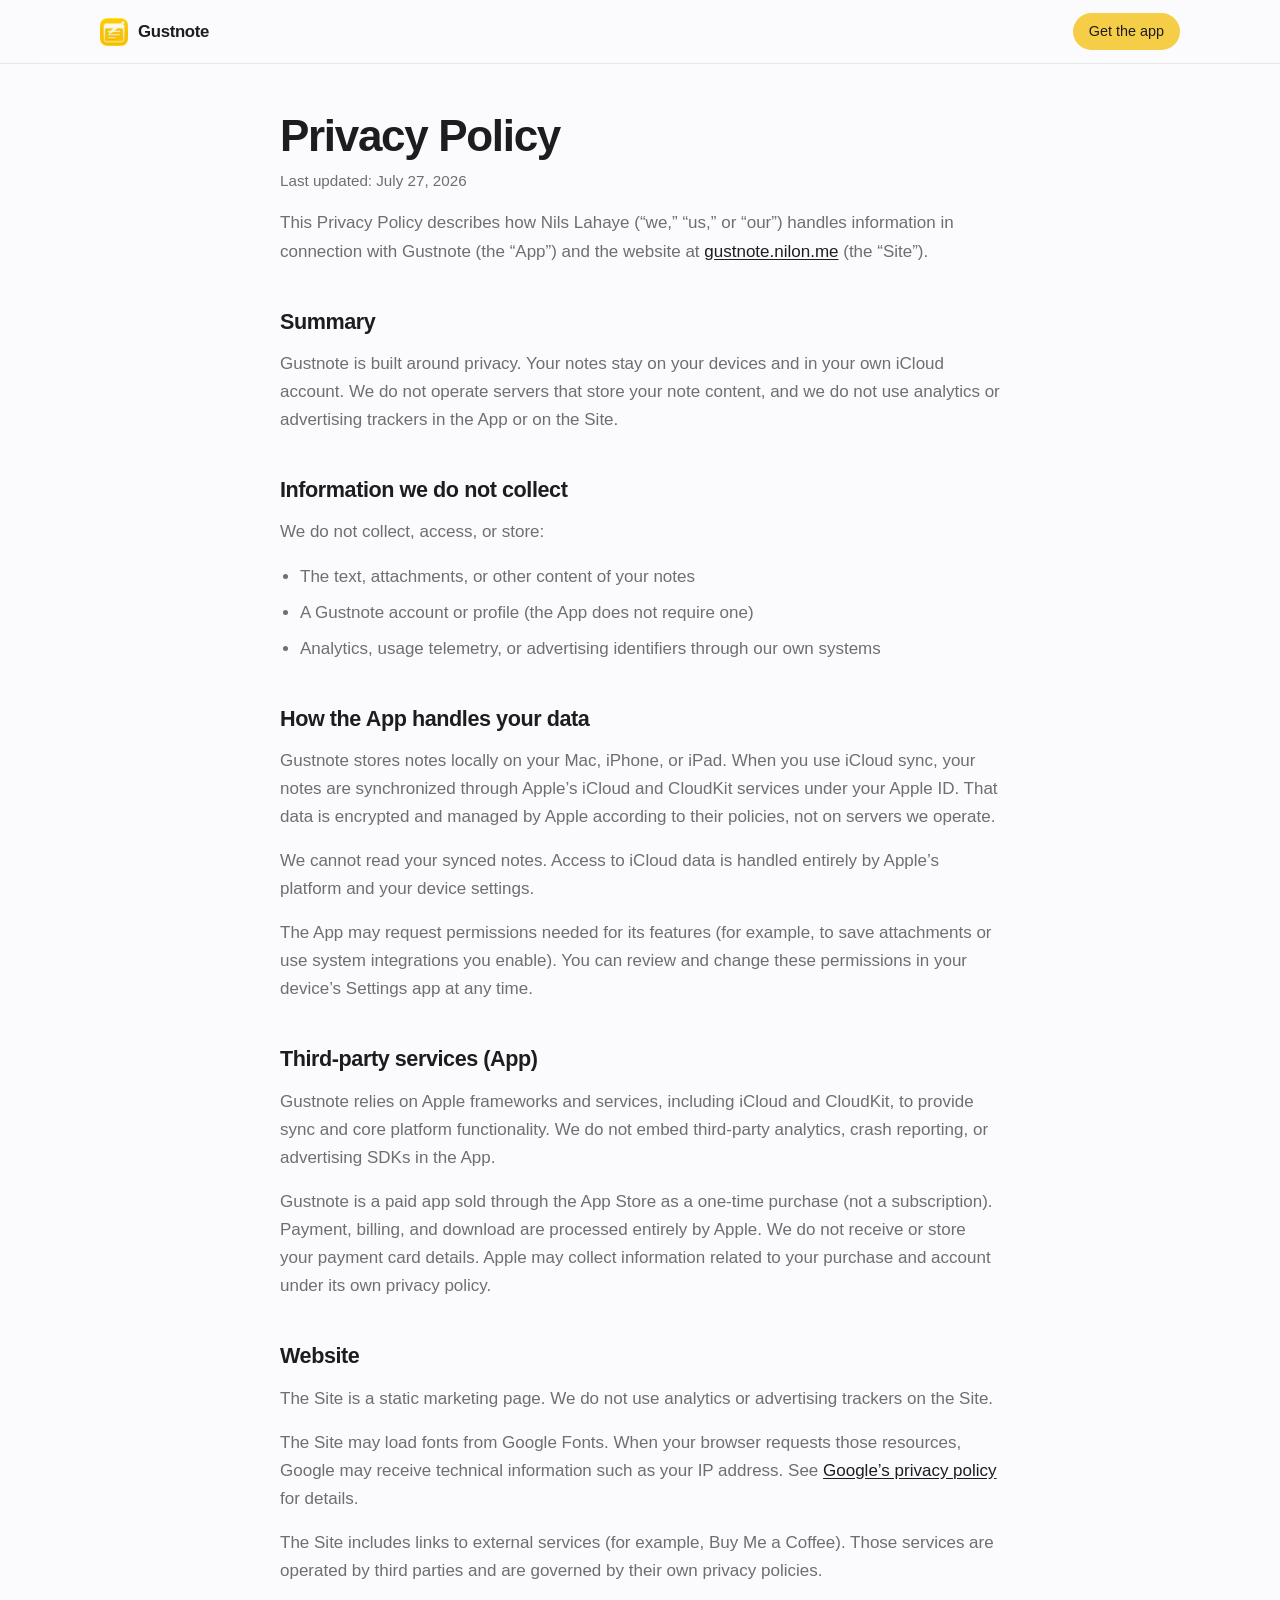
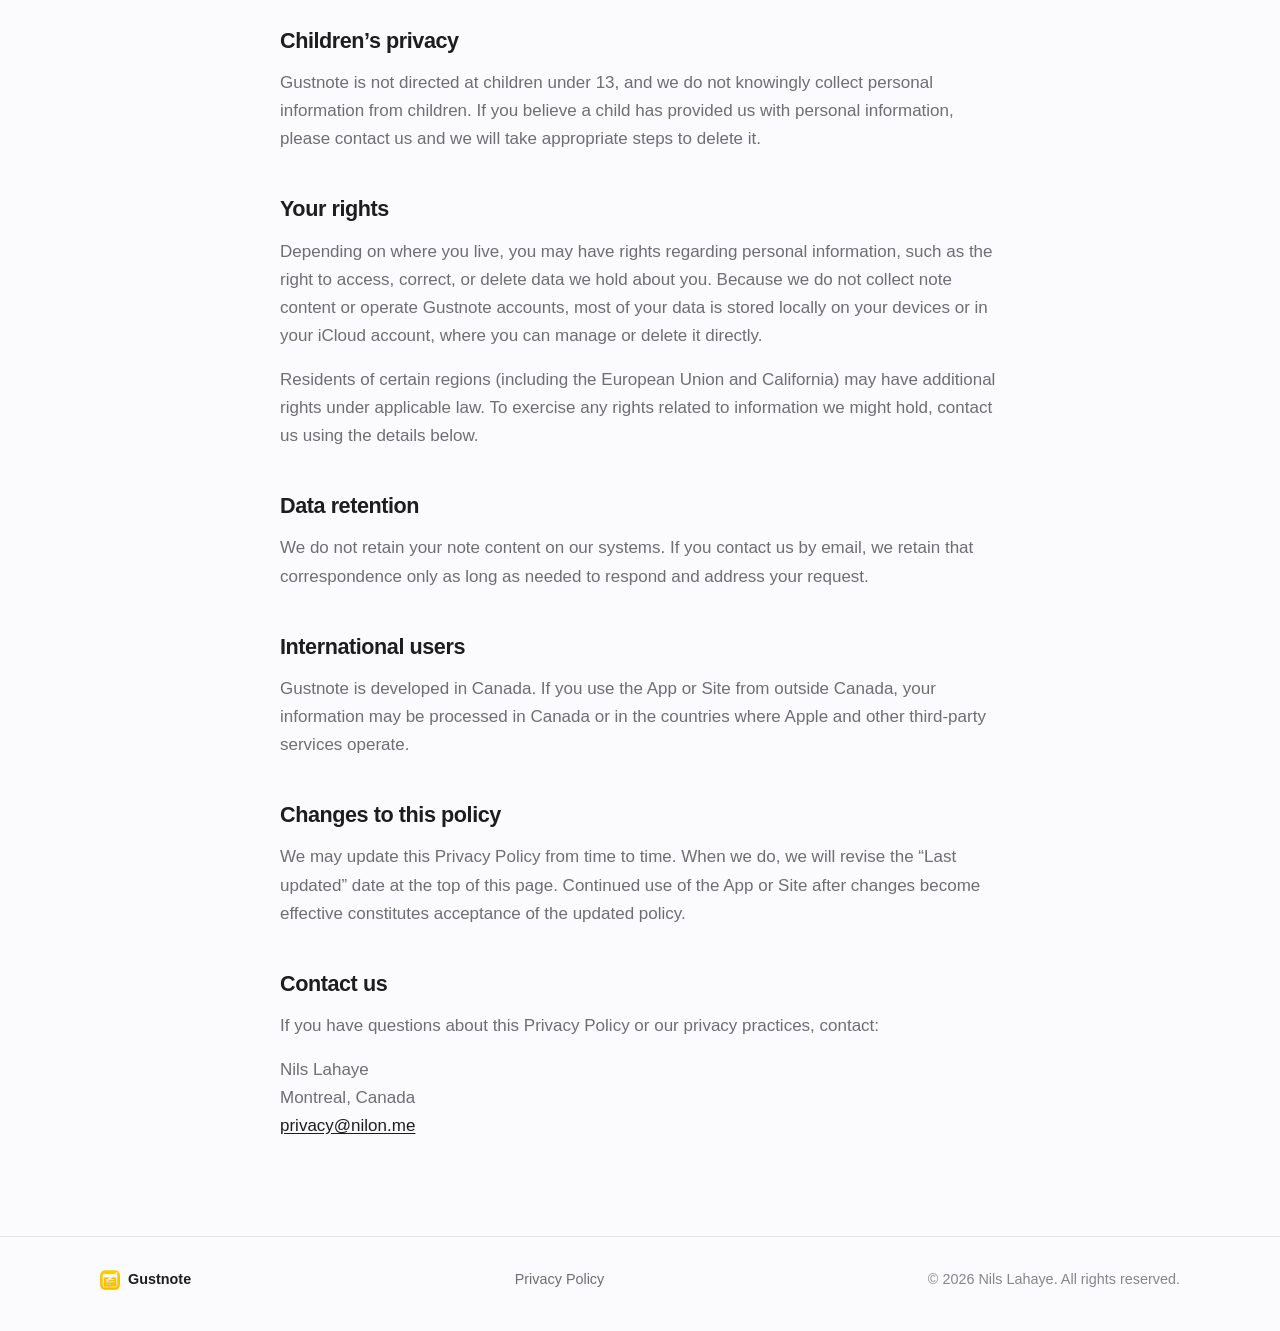
==== privacy/index.html @ d802ab16 "Add Gustnote marketing site for GitHub Pages. Static landing page with app screenshots, privacy poli" ====
<!DOCTYPE html>
<html lang="en">
<head>
  <meta charset="UTF-8">
  <meta name="viewport" content="width=device-width, initial-scale=1.0">
  <meta name="description" content="Privacy policy for Gustnote and gustnote.nilon.me.">
  <meta name="theme-color" content="#fbfbfd" media="(prefers-color-scheme: light)">
  <meta name="theme-color" content="#000000" media="(prefers-color-scheme: dark)">
  <title>Privacy Policy — Gustnote</title>
  <link rel="icon" href="../assets/favicon.png" type="image/png">
  <link rel="apple-touch-icon" href="../assets/apple-touch-icon.png">
  <link rel="stylesheet" href="../css/style.css">
</head>
<body>
  <header class="site-header">
    <div class="container header-inner">
      <a class="brand" href="../">
        <img src="../assets/icon-32.png" alt="" width="28" height="28" class="app-icon">
        <span>Gustnote</span>
      </a>
      <a class="header-cta" href="../#download">Get the app</a>
    </div>
  </header>

  <main class="legal-page">
    <div class="container legal-content">
      <h1>Privacy Policy</h1>
      <p class="legal-meta">Last updated: July 27, 2026</p>

      <p>
        This Privacy Policy describes how Nils Lahaye (“we,” “us,” or “our”) handles information
        in connection with Gustnote (the “App”) and the website at
        <a href="https://gustnote.nilon.me">gustnote.nilon.me</a> (the “Site”).
      </p>

      <h2>Summary</h2>
      <p>
        Gustnote is built around privacy. Your notes stay on your devices and in your own iCloud
        account. We do not operate servers that store your note content, and we do not use
        analytics or advertising trackers in the App or on the Site.
      </p>

      <h2>Information we do not collect</h2>
      <p>We do not collect, access, or store:</p>
      <ul>
        <li>The text, attachments, or other content of your notes</li>
        <li>A Gustnote account or profile (the App does not require one)</li>
        <li>Analytics, usage telemetry, or advertising identifiers through our own systems</li>
      </ul>

      <h2>How the App handles your data</h2>
      <p>
        Gustnote stores notes locally on your Mac, iPhone, or iPad. When you use iCloud sync,
        your notes are synchronized through Apple’s iCloud and CloudKit services under your Apple
        ID. That data is encrypted and managed by Apple according to their policies, not on
        servers we operate.
      </p>
      <p>
        We cannot read your synced notes. Access to iCloud data is handled entirely by Apple’s
        platform and your device settings.
      </p>
      <p>
        The App may request permissions needed for its features (for example, to save attachments
        or use system integrations you enable). You can review and change these permissions in
        your device’s Settings app at any time.
      </p>

      <h2>Third-party services (App)</h2>
      <p>
        Gustnote relies on Apple frameworks and services, including iCloud and CloudKit, to provide
        sync and core platform functionality. We do not embed third-party analytics, crash
        reporting, or advertising SDKs in the App.
      </p>
      <p>
        Gustnote is a paid app sold through the App Store as a one-time purchase (not a
        subscription). Payment, billing, and download are processed entirely by Apple. We do not
        receive or store your payment card details. Apple may collect information related to your
        purchase and account under its own privacy policy.
      </p>

      <h2>Website</h2>
      <p>
        The Site is a static marketing page. We do not use analytics or advertising trackers on
        the Site.
      </p>
      <p>
        The Site may load fonts from Google Fonts. When your browser requests those resources,
        Google may receive technical information such as your IP address. See
        <a href="https://policies.google.com/privacy" target="_blank" rel="noopener noreferrer">Google’s privacy policy</a>
        for details.
      </p>
      <p>
        The Site includes links to external services (for example, Buy Me a Coffee). Those
        services are operated by third parties and are governed by their own privacy policies.
      </p>

      <h2>Children’s privacy</h2>
      <p>
        Gustnote is not directed at children under 13, and we do not knowingly collect personal
        information from children. If you believe a child has provided us with personal information,
        please contact us and we will take appropriate steps to delete it.
      </p>

      <h2>Your rights</h2>
      <p>
        Depending on where you live, you may have rights regarding personal information, such as
        the right to access, correct, or delete data we hold about you. Because we do not collect
        note content or operate Gustnote accounts, most of your data is stored locally on your
        devices or in your iCloud account, where you can manage or delete it directly.
      </p>
      <p>
        Residents of certain regions (including the European Union and California) may have
        additional rights under applicable law. To exercise any rights related to information we
        might hold, contact us using the details below.
      </p>

      <h2>Data retention</h2>
      <p>
        We do not retain your note content on our systems. If you contact us by email, we retain
        that correspondence only as long as needed to respond and address your request.
      </p>

      <h2>International users</h2>
      <p>
        Gustnote is developed in Canada. If you use the App or Site from outside Canada, your
        information may be processed in Canada or in the countries where Apple and other
        third-party services operate.
      </p>

      <h2>Changes to this policy</h2>
      <p>
        We may update this Privacy Policy from time to time. When we do, we will revise the
        “Last updated” date at the top of this page. Continued use of the App or Site after
        changes become effective constitutes acceptance of the updated policy.
      </p>

      <h2>Contact us</h2>
      <p>
        If you have questions about this Privacy Policy or our privacy practices, contact:
      </p>
      <p>
        Nils Lahaye<br>
        Montreal, Canada<br>
        <a href="mailto:privacy@nilon.me">privacy@nilon.me</a>
      </p>
    </div>
  </main>

  <footer class="site-footer">
    <div class="container footer-inner">
      <span class="brand-footer">
        <img src="../assets/icon-32.png" alt="" width="20" height="20" class="app-icon">
        Gustnote
      </span>
      <nav class="footer-nav" aria-label="Footer">
        <a href="../privacy/">Privacy Policy</a>
      </nav>
      <p>&copy; <span id="year"></span> Nils Lahaye. All rights reserved.</p>
    </div>
  </footer>

  <script>
    document.getElementById('year').textContent = new Date().getFullYear();
  </script>
</body>
</html>
---- css/style.css ----
:root {
  --brand: #f6cd46;
  --brand-dark: #e0b82e;
  --brand-soft: rgba(246, 205, 70, 0.18);
  --text: #1d1d1f;
  --text-secondary: #6e6e73;
  --text-tertiary: #86868b;
  --bg: #fbfbfd;
  --surface: #ffffff;
  --border: rgba(0, 0, 0, 0.08);
  --shadow: 0 24px 80px rgba(0, 0, 0, 0.12);
  --radius: 16px;
  --radius-sm: 10px;
  --max-width: 1080px;
  --header-height: 64px;
}

@media (prefers-color-scheme: dark) {
  :root {
    --text: #f5f5f7;
    --text-secondary: #a1a1a6;
    --text-tertiary: #86868b;
    --bg: #000000;
    --surface: #161617;
    --border: rgba(255, 255, 255, 0.1);
    --shadow: 0 24px 80px rgba(0, 0, 0, 0.45);
    --brand-soft: rgba(246, 205, 70, 0.12);
  }
}

*,
*::before,
*::after {
  box-sizing: border-box;
}

html {
  scroll-behavior: smooth;
  color-scheme: light dark;
}

body {
  margin: 0;
  font-family: -apple-system, BlinkMacSystemFont, "SF Pro Text", "Segoe UI", Roboto, Helvetica, Arial, sans-serif;
  font-size: 17px;
  line-height: 1.5;
  color: var(--text);
  background: var(--bg);
  -webkit-font-smoothing: antialiased;
}

img {
  display: block;
}

a {
  color: inherit;
  text-decoration: none;
}

.container {
  width: min(100% - 40px, var(--max-width));
  margin-inline: auto;
}

/* Header */

.site-header {
  position: sticky;
  top: 0;
  z-index: 100;
  height: var(--header-height);
  background: color-mix(in srgb, var(--bg) 82%, transparent);
  backdrop-filter: blur(16px);
  border-bottom: 1px solid var(--border);
}

.header-inner {
  display: flex;
  align-items: center;
  justify-content: space-between;
  height: 100%;
}

.brand {
  display: inline-flex;
  align-items: center;
  gap: 10px;
  font-weight: 600;
  font-size: 1.05rem;
  letter-spacing: -0.02em;
}

.header-cta {
  font-size: 0.9rem;
  font-weight: 500;
  padding: 8px 16px;
  border-radius: 999px;
  background: var(--brand);
  color: #1d1d1f;
  transition: background 0.2s ease, transform 0.15s ease;
}

.header-cta:hover {
  background: var(--brand-dark);
}

.header-cta.is-pending {
  opacity: 0.85;
  cursor: default;
}

/* Hero */

.hero {
  padding: 72px 0 48px;
}

.hero-grid {
  display: grid;
  grid-template-columns: 1fr 1fr;
  gap: 48px;
  align-items: center;
}

.eyebrow {
  display: inline-block;
  margin: 0 0 16px;
  padding: 6px 12px;
  border-radius: 999px;
  background: var(--brand-soft);
  color: var(--text);
  font-size: 0.82rem;
  font-weight: 600;
  letter-spacing: 0.04em;
  text-transform: uppercase;
}

.hero h1 {
  margin: 0 0 20px;
  font-size: clamp(2.2rem, 4vw, 3.4rem);
  line-height: 1.08;
  letter-spacing: -0.03em;
  font-weight: 700;
}

.lead {
  margin: 0;
  font-size: 1.15rem;
  line-height: 1.6;
  color: var(--text-secondary);
  max-width: 34ch;
}

.hero-actions {
  margin-top: 32px;
  display: flex;
  flex-direction: column;
  align-items: flex-start;
  gap: 14px;
}

.hero-app-icon {
  width: 96px;
  height: 96px;
  margin-bottom: 20px;
}

.app-icon {
  display: block;
}

.hero-sub {
  margin: 16px 0 0;
  font-size: 0.95rem;
  color: var(--text-tertiary);
}

/* Buttons */

.btn {
  display: inline-flex;
  align-items: center;
  justify-content: center;
  gap: 10px;
  padding: 14px 22px;
  border-radius: 999px;
  font-size: 1rem;
  font-weight: 600;
  transition: background 0.2s ease, transform 0.15s ease, box-shadow 0.2s ease;
}

.btn-primary {
  background: var(--brand);
  color: #1d1d1f;
  box-shadow: 0 8px 24px rgba(246, 205, 70, 0.35);
}

.btn-primary:hover {
  background: var(--brand-dark);
  transform: translateY(-1px);
}

.btn-primary.is-pending {
  cursor: default;
  transform: none;
}

.btn-large {
  padding: 16px 28px;
  font-size: 1.05rem;
}

.apple-icon {
  width: 18px;
  height: 18px;
  fill: currentColor;
}

.bmc-button {
  display: inline-flex;
  align-items: center;
  gap: 5px;
  padding: 8px 20px;
  border-radius: 4px;
  background-color: #ffdd00;
  color: #000000;
  font-family: "Cookie", cursive;
  font-size: 28px;
  line-height: 1.2;
  text-decoration: none;
  box-shadow: 0 1px 2px rgba(0, 0, 0, 0.1);
  transition: transform 0.15s ease, box-shadow 0.15s ease;
}

.bmc-button:hover {
  transform: translateY(-1px);
  box-shadow: 0 2px 6px rgba(0, 0, 0, 0.12);
}

.bmc-button img {
  width: 26px;
  height: 35px;
}

.bmc-button-large {
  margin-top: 8px;
}

/* Hero visual + screenshots */

.hero-visual {
  display: flex;
  justify-content: center;
  padding: 20px 0;
}

.screenshot-shot,
.screenshot-card img,
.screenshot-device-frame img {
  display: block;
  width: 100%;
  height: auto;
  border-radius: var(--radius);
  border: 1px solid var(--border);
  box-shadow: var(--shadow);
  background: var(--surface);
}

.screenshot-device-frame img {
  width: auto;
  height: auto;
  max-width: 100%;
  max-height: 100%;
  border-radius: var(--radius-sm);
}

.hero-shot {
  max-width: 640px;
}

.screenshots {
  padding: 72px 0;
  background: var(--surface);
  border-block: 1px solid var(--border);
}

.screenshot-platforms {
  display: flex;
  flex-direction: column;
  gap: 40px;
}

.screenshot-platform-mac {
  display: grid;
  grid-template-columns: repeat(2, minmax(0, 1fr));
  gap: 24px 32px;
}

.screenshot-platform-mac > .screenshot-platform-label {
  grid-column: 1 / -1;
  font-size: 0.9rem;
  color: var(--text-secondary);
}

.screenshot-mobile {
  display: grid;
  grid-template-columns: repeat(2, minmax(0, 1fr));
  gap: 24px 40px;
  max-width: 520px;
  margin-inline: auto;
}

.screenshot-mobile .screenshot-platform {
  display: flex;
  flex-direction: column;
  align-items: center;
  gap: 12px;
  min-width: 0;
}

.screenshot-mobile .screenshot-platform-label {
  font-size: 0.7rem;
  width: 100%;
  text-align: center;
}

.screenshot-mobile .screenshot-card {
  width: 100%;
}

.screenshot-device-frame {
  width: 100%;
  height: 340px;
  display: flex;
  align-items: flex-end;
  justify-content: center;
}

.screenshot-mobile .screenshot-device-frame img {
  display: block;
  width: auto;
  height: auto;
  max-width: 100%;
  max-height: 100%;
  object-fit: contain;
  border-radius: var(--radius-sm);
  border: 1px solid var(--border);
  box-shadow: var(--shadow);
  background: var(--surface);
}

.screenshot-mobile .screenshot-card figcaption {
  margin-top: 10px;
  font-size: 0.8rem;
  line-height: 1.4;
  text-align: center;
}

.screenshot-platform {
  display: flex;
  flex-direction: column;
  gap: 16px;
}

.screenshot-platform.screenshot-platform-mac {
  display: grid;
  gap: 24px 32px;
}

.screenshot-platform-label {
  margin: 0;
  font-size: 0.75rem;
  font-weight: 600;
  letter-spacing: 0.06em;
  text-transform: uppercase;
  color: var(--text-tertiary);
}

.screenshot-card {
  margin: 0;
}

.screenshot-card figcaption {
  margin-top: 12px;
  font-size: 0.95rem;
  color: var(--text-secondary);
  text-align: center;
}

.screenshot-card.is-hidden {
  display: none;
}

.sync-visual {
  display: flex;
  justify-content: center;
}

.sync-device-stack {
  position: relative;
  width: 100%;
  max-width: 520px;
  padding-bottom: 12%;
}

.sync-device {
  display: block;
  width: 100%;
  height: auto;
  border-radius: var(--radius-sm);
  border: 1px solid var(--border);
  box-shadow: var(--shadow);
  background: var(--surface);
}

.sync-device-mac {
  position: relative;
  z-index: 1;
  width: 100%;
  border-radius: var(--radius);
}

.sync-device-iphone {
  position: absolute;
  z-index: 3;
  left: -5%;
  bottom: -2%;
  width: 22%;
  border-radius: 16px;
}

.sync-device-ipad {
  position: absolute;
  z-index: 2;
  right: -8%;
  bottom: -6%;
  width: 44%;
  border-radius: 12px;
}

/* Promo */

.promo {
  padding: 24px 0 64px;
}

.promo blockquote {
  margin: 0;
  padding: 28px 32px;
  border-radius: var(--radius);
  background: var(--surface);
  border: 1px solid var(--border);
  font-size: 1.2rem;
  line-height: 1.55;
  letter-spacing: -0.01em;
  text-align: center;
  color: var(--text);
}

/* Features */

.features {
  padding: 72px 0;
}

.features.alt {
  background: var(--surface);
  border-block: 1px solid var(--border);
}

.section-intro {
  max-width: 52ch;
  margin-bottom: 40px;
}

.section-intro h2 {
  margin: 0 0 12px;
  font-size: clamp(1.7rem, 3vw, 2.2rem);
  letter-spacing: -0.02em;
}

.section-intro p {
  margin: 0;
  color: var(--text-secondary);
  font-size: 1.05rem;
}

.feature-grid {
  display: grid;
  grid-template-columns: repeat(2, 1fr);
  gap: 20px;
}

.feature-card {
  padding: 24px;
  border-radius: var(--radius);
  background: var(--surface);
  border: 1px solid var(--border);
}

.features.alt .feature-card {
  background: var(--bg);
}

.feature-icon {
  width: 40px;
  height: 40px;
  display: grid;
  place-items: center;
  margin-bottom: 16px;
  border-radius: 10px;
  background: var(--brand-soft);
  font-size: 1.1rem;
  font-weight: 600;
}

.feature-icon svg {
  width: 1.25rem;
  height: 1.25rem;
}

.feature-card h3 {
  margin: 0 0 8px;
  font-size: 1.05rem;
  letter-spacing: -0.01em;
}

.feature-card p {
  margin: 0;
  font-size: 0.95rem;
  color: var(--text-secondary);
  line-height: 1.55;
}

.check-list {
  margin: 0;
  padding: 0;
  list-style: none;
  display: grid;
  gap: 14px;
  max-width: 56ch;
}

.check-list li {
  position: relative;
  padding-left: 28px;
  color: var(--text-secondary);
}

.check-list li::before {
  content: "";
  position: absolute;
  left: 0;
  top: 0.55em;
  width: 8px;
  height: 8px;
  border-radius: 50%;
  background: var(--brand);
  transform: translateY(-50%);
}

/* Sync section */

.sync {
  padding: 72px 0;
}

.sync-grid {
  display: grid;
  grid-template-columns: 1fr 1fr;
  gap: 48px;
  align-items: center;
}

.sync h2 {
  margin: 0 0 16px;
  font-size: clamp(1.7rem, 3vw, 2.2rem);
  letter-spacing: -0.02em;
}

.sync p {
  margin: 0 0 16px;
  color: var(--text-secondary);
  line-height: 1.6;
}

/* Privacy */

.privacy {
  padding: 56px 0;
  background: var(--surface);
  border-block: 1px solid var(--border);
}

.privacy-inner {
  text-align: center;
  max-width: 52ch;
}

.privacy h2 {
  margin: 0 0 12px;
  font-size: 1.5rem;
}

.privacy p {
  margin: 0;
  color: var(--text-secondary);
  line-height: 1.6;
}

/* CTA */

.cta-section {
  padding: 80px 0 96px;
}

.cta-inner {
  text-align: center;
  max-width: 56ch;
  display: flex;
  flex-direction: column;
  align-items: center;
  gap: 14px;
  margin-inline: auto;
}

.cta-inner h2 {
  margin: 0 0 16px;
  font-size: clamp(1.8rem, 3vw, 2.4rem);
  letter-spacing: -0.02em;
}

.cta-inner p {
  margin: 0 0 28px;
  color: var(--text-secondary);
  line-height: 1.6;
}

/* Footer */

.site-footer {
  padding: 32px 0 40px;
  border-top: 1px solid var(--border);
}

.footer-inner {
  display: flex;
  align-items: center;
  justify-content: space-between;
  gap: 16px;
  flex-wrap: wrap;
  font-size: 0.9rem;
  color: var(--text-tertiary);
}

.brand-footer {
  display: inline-flex;
  align-items: center;
  gap: 8px;
  font-weight: 600;
  color: var(--text);
}

.site-footer p {
  margin: 0;
}

.footer-nav {
  display: flex;
  align-items: center;
  gap: 20px;
}

.footer-nav a {
  color: var(--text-secondary);
  text-decoration: none;
  transition: color 0.15s ease;
}

.footer-nav a:hover {
  color: var(--text);
}

/* Legal pages */

.legal-page {
  padding: 48px 0 80px;
}

.legal-content {
  max-width: 720px;
}

.legal-content h1 {
  margin: 0 0 8px;
  font-size: clamp(2rem, 4vw, 2.75rem);
  letter-spacing: -0.03em;
  line-height: 1.1;
}

.legal-meta {
  margin: 0 0 32px;
  color: var(--text-tertiary);
  font-size: 0.95rem;
}

.legal-content h2 {
  margin: 40px 0 12px;
  font-size: 1.35rem;
  letter-spacing: -0.02em;
}

.legal-content p,
.legal-content ul {
  margin: 0 0 16px;
  color: var(--text-secondary);
  line-height: 1.65;
}

.legal-content ul {
  padding-left: 1.25rem;
}

.legal-content li {
  margin-bottom: 8px;
}

.legal-content a {
  color: var(--text);
  text-decoration: underline;
  text-underline-offset: 2px;
}

.legal-content a:hover {
  color: var(--brand-dark);
}

/* Responsive */

@media (max-width: 900px) {
  .hero-grid,
  .sync-grid {
    grid-template-columns: 1fr;
  }

  .hero {
    padding-top: 48px;
  }

  .hero-copy {
    text-align: center;
  }

  .lead {
    max-width: none;
  }

  .hero-actions {
    display: flex;
    flex-direction: column;
    align-items: center;
  }

  .hero-app-icon {
    margin-inline: auto;
  }

  .hero-visual {
    order: -1;
  }

  .screenshot-platforms {
    gap: 32px;
  }

  .screenshot-platform-mac {
    grid-template-columns: repeat(2, minmax(0, 1fr));
    gap: 16px;
  }

  .screenshot-mobile {
    gap: 20px 24px;
    max-width: 100%;
  }

  .screenshot-device-frame {
    height: clamp(260px, 38vw, 300px);
  }

  .feature-grid {
    grid-template-columns: 1fr;
  }

  .sync-grid > div:first-child {
    text-align: center;
  }

  .sync-grid > div:last-child {
    order: -1;
  }

  .sync-device-iphone {
    left: -2%;
    width: 20%;
  }

  .sync-device-ipad {
    right: -4%;
    width: 40%;
  }
}

@media (max-width: 520px) {
  body {
    font-size: 16px;
  }

  .promo blockquote {
    padding: 20px;
    font-size: 1.05rem;
  }

  .footer-inner {
    flex-direction: column;
    text-align: center;
  }

  .footer-nav {
    justify-content: center;
  }
}
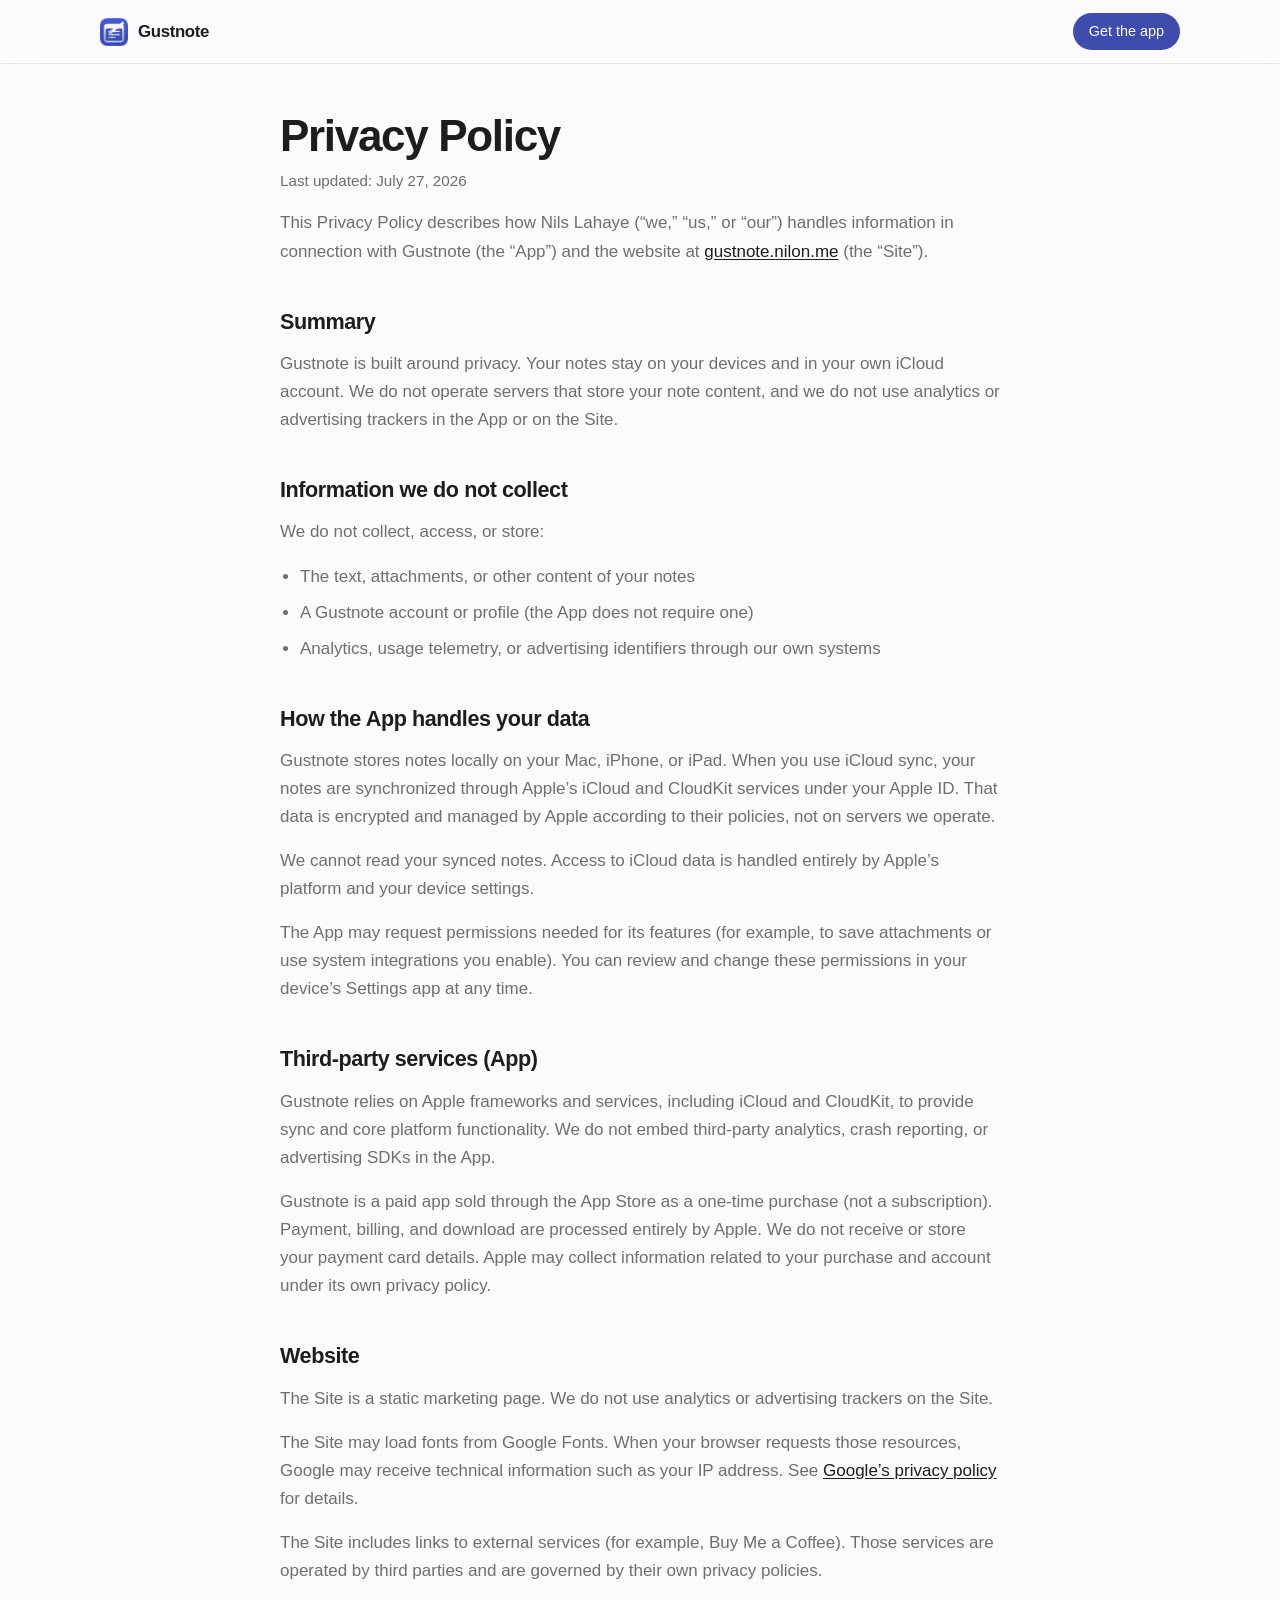
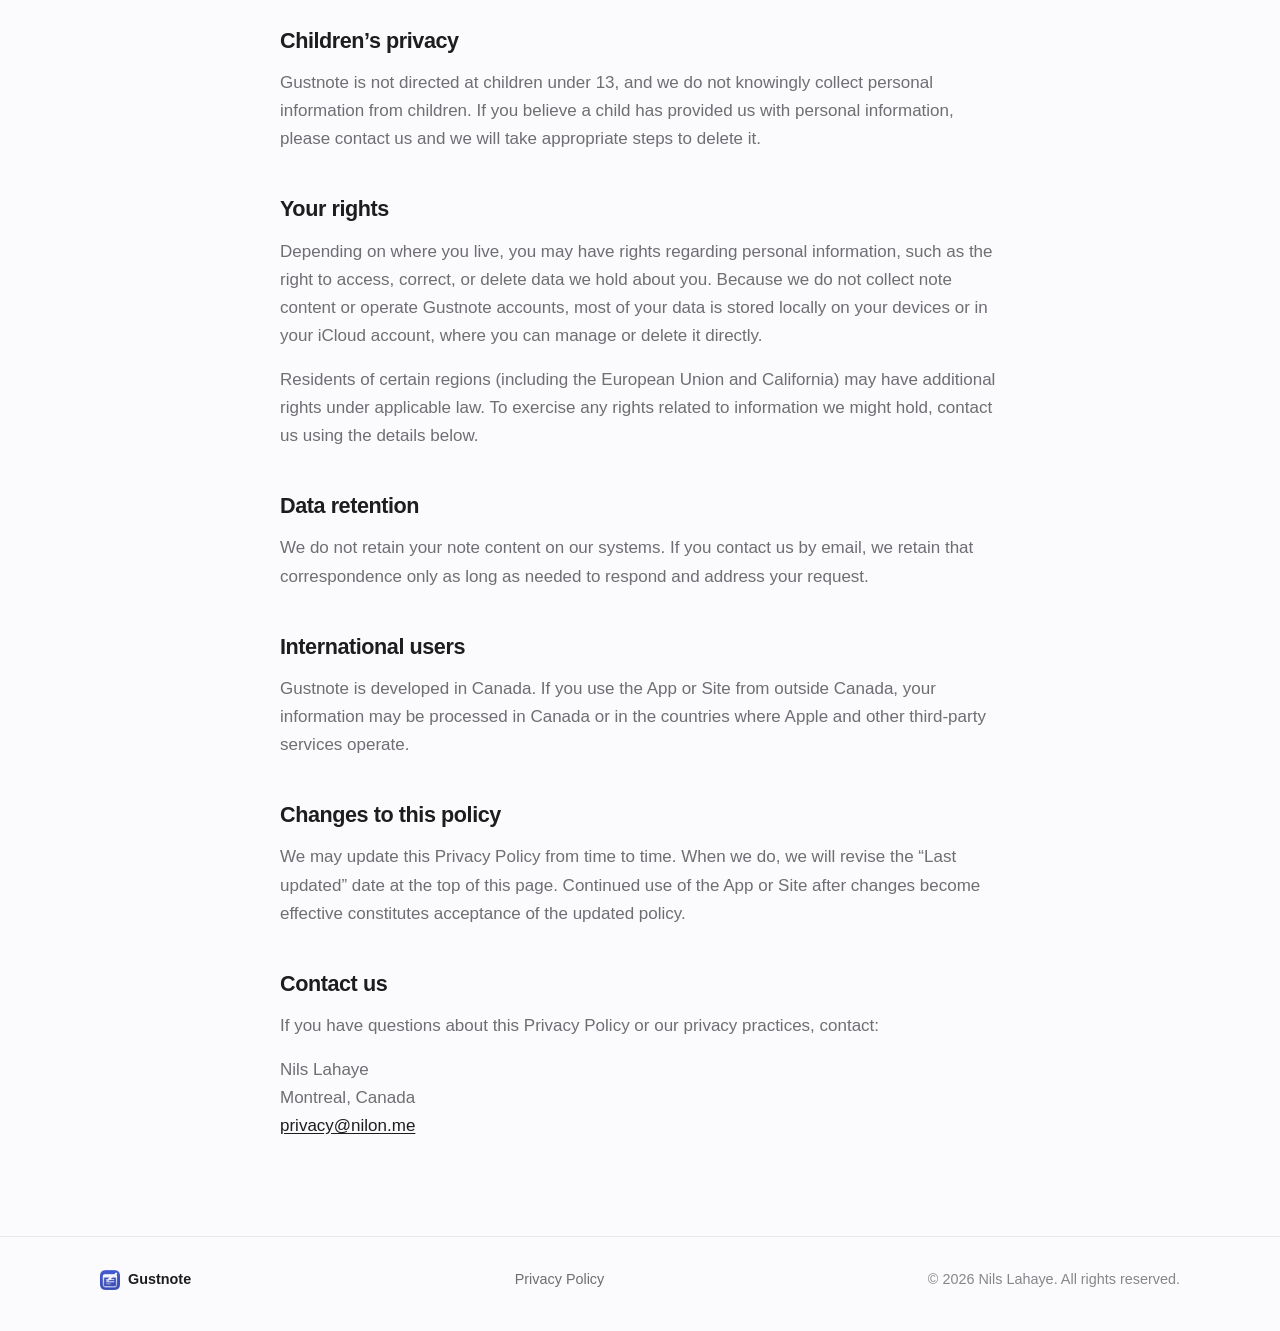
==== commit 28ff1524: "style(web): restyle CTAs and use the updated icon assets" ====
--- a/privacy/index.html
+++ b/privacy/index.html
@@ -8,7 +8,7 @@
   <meta name="theme-color" content="#000000" media="(prefers-color-scheme: dark)">
   <title>Privacy Policy — Gustnote</title>
   <link rel="icon" href="../assets/favicon.png" type="image/png">
-  <link rel="apple-touch-icon" href="../assets/apple-touch-icon.png">
+  <link rel="apple-touch-icon" href="../assets/icon-512.png">
   <link rel="stylesheet" href="../css/style.css">
 </head>
 <body>
--- a/css/style.css
+++ b/css/style.css
@@ -1,7 +1,7 @@
 :root {
-  --brand: #f6cd46;
-  --brand-dark: #e0b82e;
-  --brand-soft: rgba(246, 205, 70, 0.18);
+  --brand: #3d4cad;
+  --brand-dark: #323e91;
+  --brand-soft: rgba(61, 76, 173, 0.18);
   --text: #1d1d1f;
   --text-secondary: #6e6e73;
   --text-tertiary: #86868b;
@@ -24,7 +24,7 @@
     --surface: #161617;
     --border: rgba(255, 255, 255, 0.1);
     --shadow: 0 24px 80px rgba(0, 0, 0, 0.45);
-    --brand-soft: rgba(246, 205, 70, 0.12);
+    --brand-soft: rgba(154, 163, 240, 0.16);
   }
 }
 
@@ -97,7 +97,7 @@
   padding: 8px 16px;
   border-radius: 999px;
   background: var(--brand);
-  color: #1d1d1f;
+  color: #ffffff;
   transition: background 0.2s ease, transform 0.15s ease;
 }
 
@@ -192,8 +192,8 @@
 
 .btn-primary {
   background: var(--brand);
-  color: #1d1d1f;
-  box-shadow: 0 8px 24px rgba(246, 205, 70, 0.35);
+  color: #ffffff;
+  box-shadow: 0 8px 24px rgba(61, 76, 173, 0.35);
 }
 
 .btn-primary:hover {
@@ -204,6 +204,16 @@
 .btn-primary.is-pending {
   cursor: default;
   transform: none;
+}
+
+.hero-actions .btn-primary {
+  padding: 16px 26px;
+  font-size: 1.12rem;
+}
+
+.hero-actions .apple-icon {
+  width: 20px;
+  height: 20px;
 }
 
 .btn-large {
@@ -220,31 +230,35 @@
 .bmc-button {
   display: inline-flex;
   align-items: center;
-  gap: 5px;
-  padding: 8px 20px;
-  border-radius: 4px;
-  background-color: #ffdd00;
-  color: #000000;
-  font-family: "Cookie", cursive;
-  font-size: 28px;
+  justify-content: center;
+  gap: 8px;
+  padding: 8px 16px;
+  border-radius: 999px;
+  background: var(--brand);
+  color: #ffffff;
+  font-size: 0.9rem;
+  font-weight: 600;
   line-height: 1.2;
   text-decoration: none;
-  box-shadow: 0 1px 2px rgba(0, 0, 0, 0.1);
-  transition: transform 0.15s ease, box-shadow 0.15s ease;
+  box-shadow: 0 4px 14px rgba(61, 76, 173, 0.28);
+  transition: background 0.2s ease, transform 0.15s ease, box-shadow 0.2s ease;
 }
 
 .bmc-button:hover {
+  background: var(--brand-dark);
   transform: translateY(-1px);
-  box-shadow: 0 2px 6px rgba(0, 0, 0, 0.12);
 }
 
 .bmc-button img {
-  width: 26px;
-  height: 35px;
+  width: 20px;
+  height: 27px;
+  flex-shrink: 0;
 }
 
 .bmc-button-large {
   margin-top: 8px;
+  padding: 10px 18px;
+  font-size: 0.95rem;
 }
 
 /* Hero visual + screenshots */
